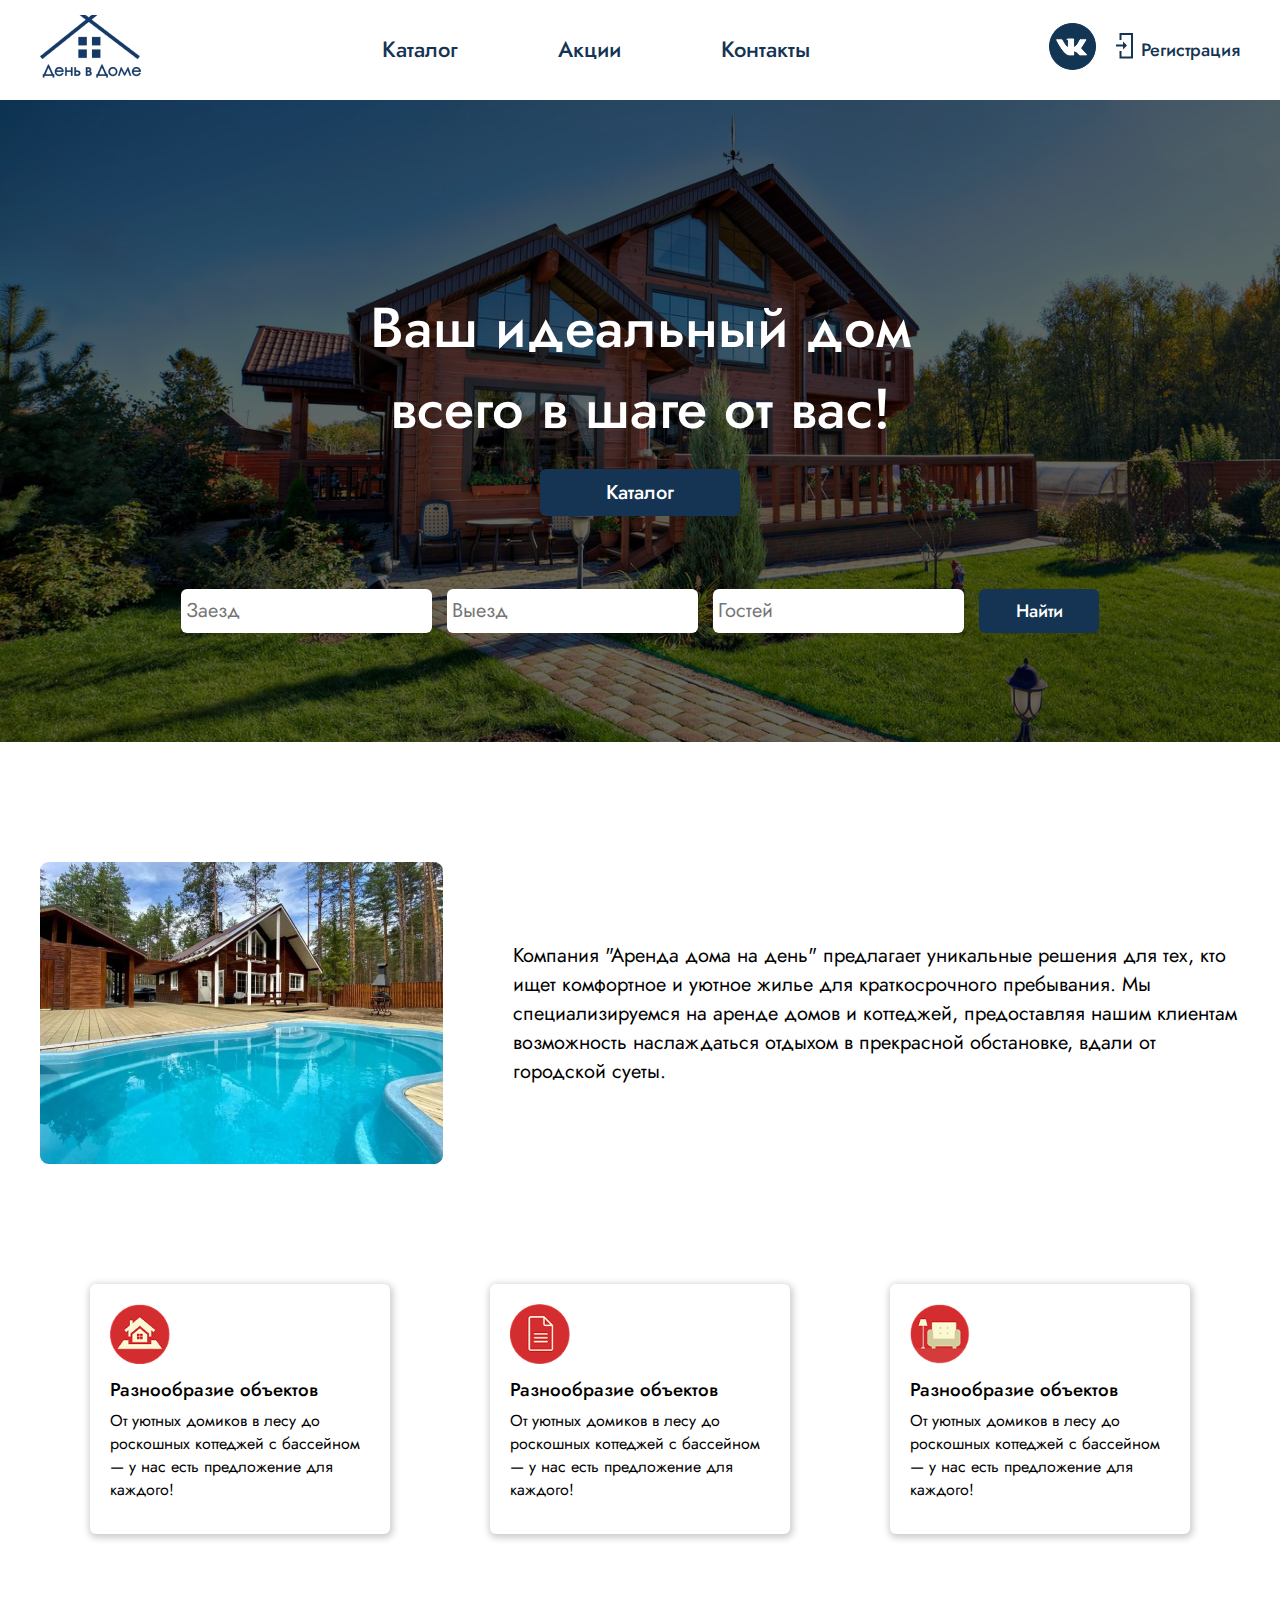
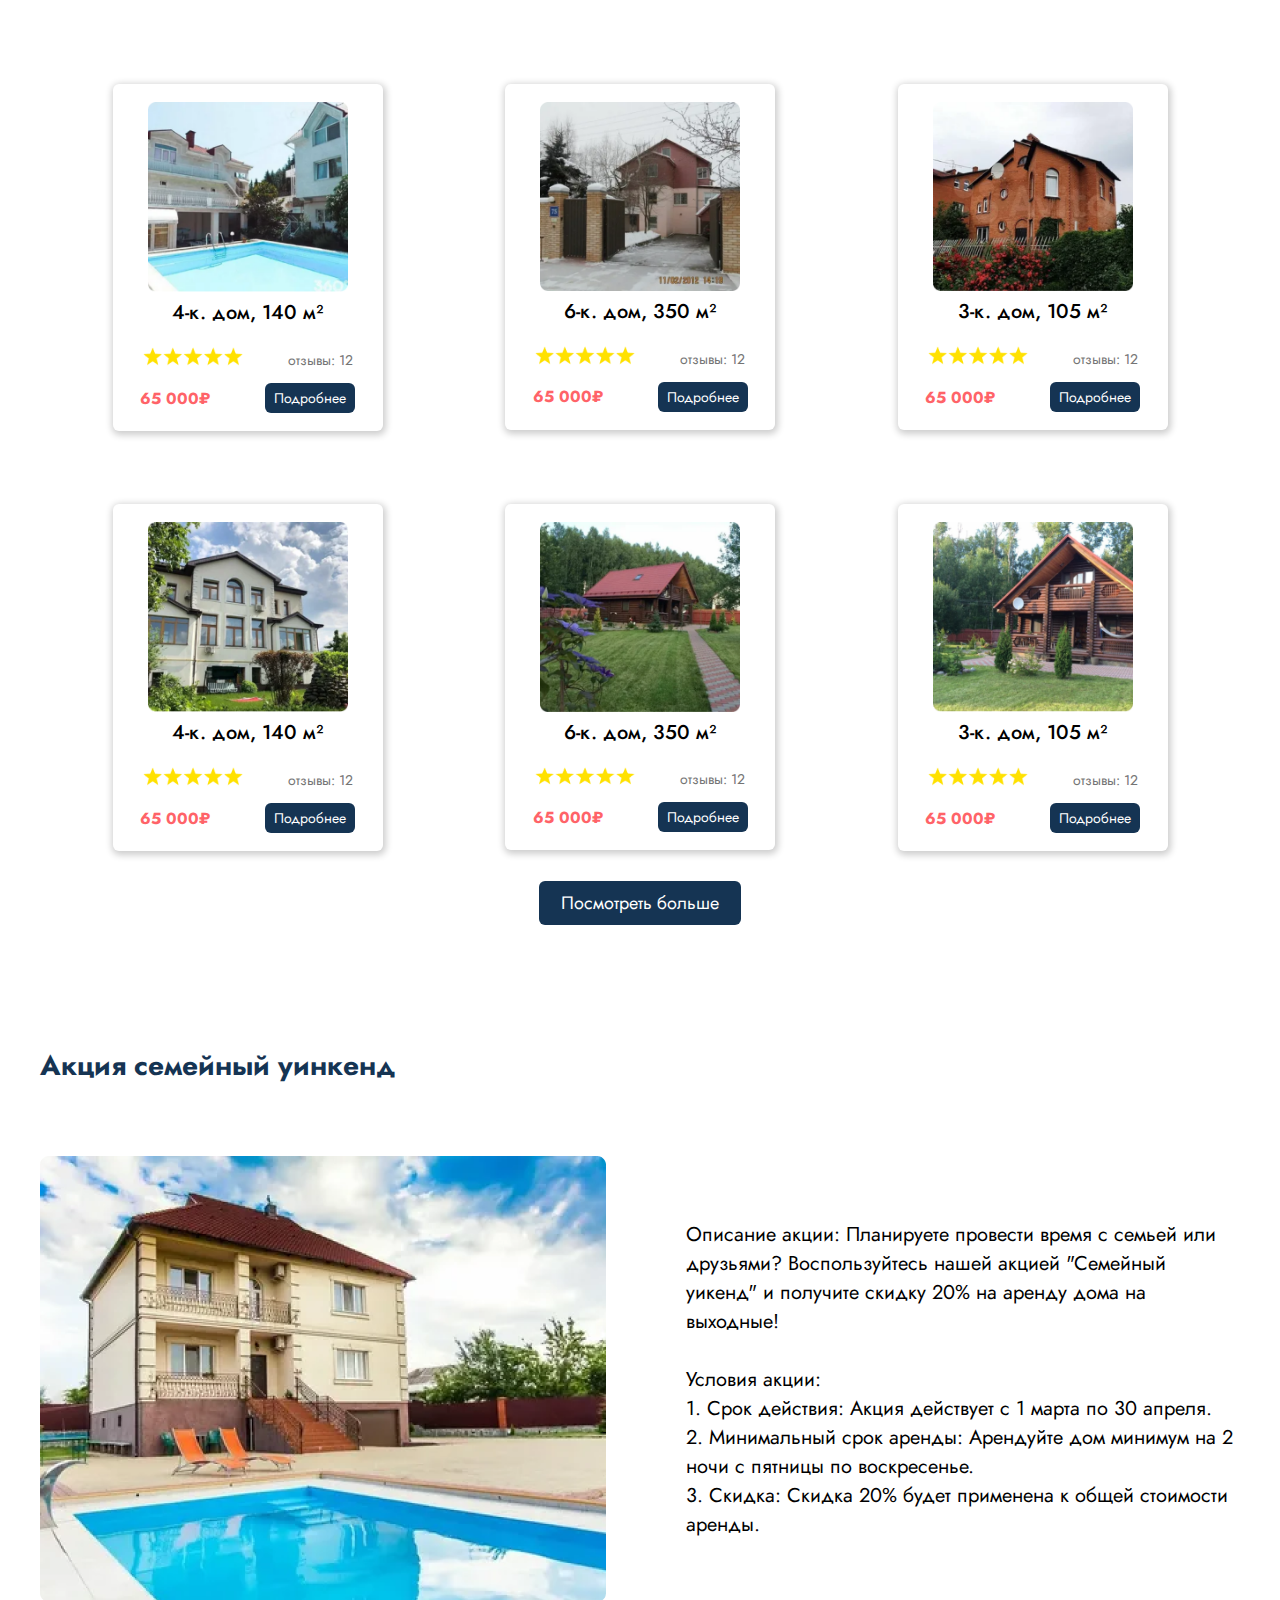
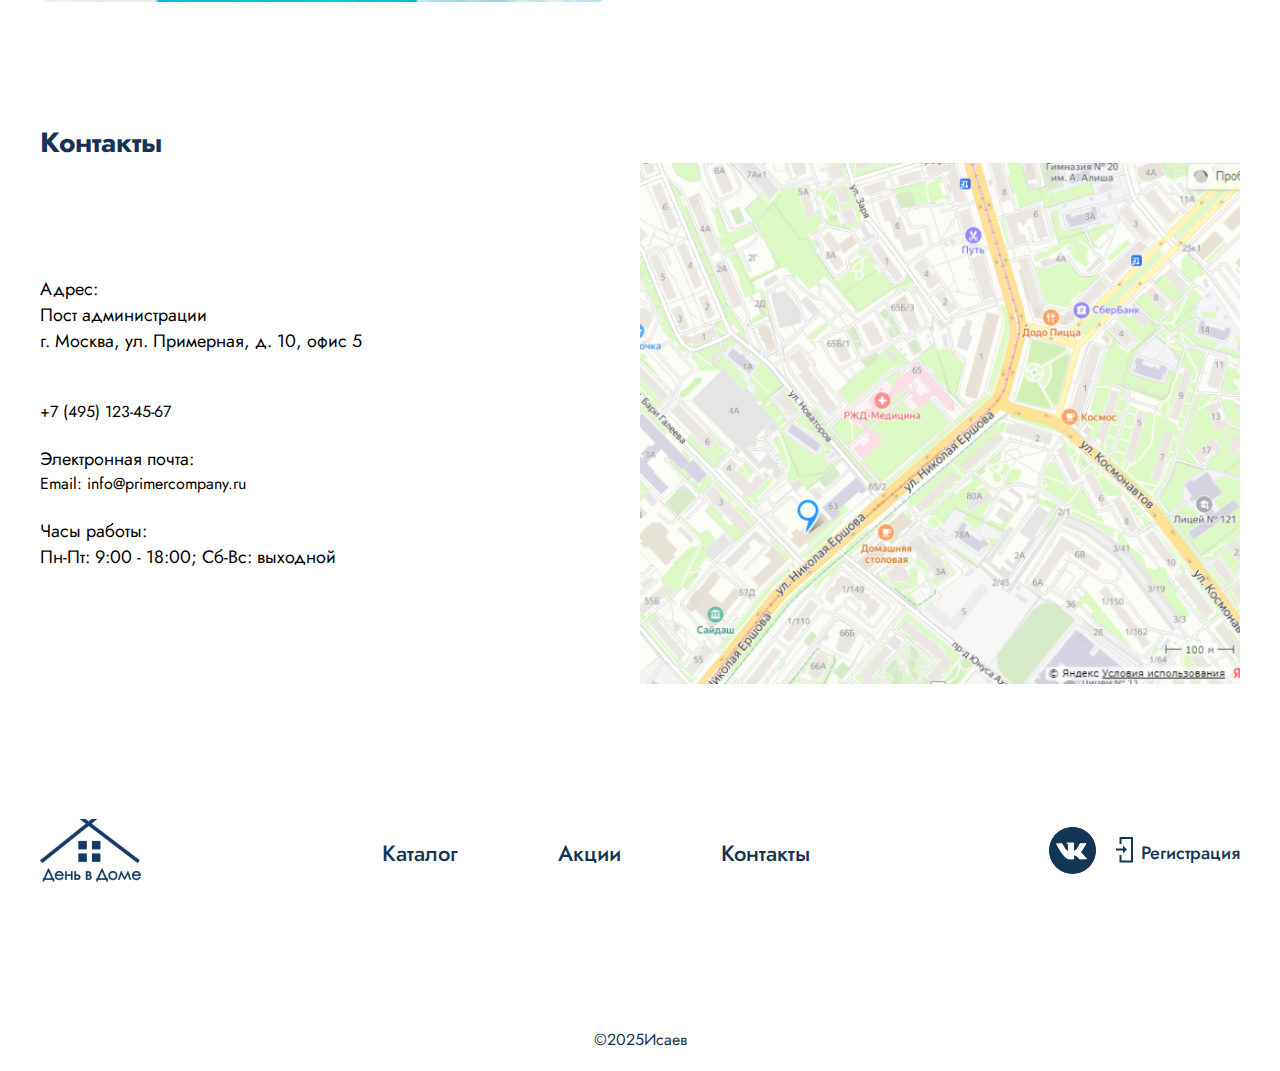
==== index.html @ 581aba2e "eirjfrj" ====
<!DOCTYPE html>
<html lang="en">

<head>
    <meta charset="UTF-8">
    <meta name="viewport" content="width=device-width, initial-scale=1.0">
    <title>День в Доме</title>
    <link rel="stylesheet" href="assets/css/style.css">
    <link rel="icon" href="assets/img/logo/logo.png" type="image/x-icon">
</head>

<body>
    <!-- шапка -->
    <header>
        <div class="section container">
            <a href="#">
                <img src="assets/img/logo/logo.png" alt="">
            </a>
            <nav>
                <a href="catalog.html">Каталог</a>
                <a href="#Акции">Акции</a>
                <a href="#Контакты">Контакты</a>
            </nav>
            <div class="tel">
                <a href="https://vk.com/">
                    <img src="assets/img/header/vk.png" alt="">
                </a>
                <div class="reg">
                    <a href="reg.html">
                        <img src="assets/img/header/login.png" alt="">
                        <a href="reg.html">Регистрация</a>
                    </a>
                </div>
            </div>
        </div>
    </header>
    <!-- шапка -->

    <!-- баннер -->
    <div class="banner">
        <div class="banner_block container">
            <h1>Ваш идеальный дом</h1>
            <h1>всего в шаге от вас!</h1>
            <a href="catalog.html">
            <button class="btn">Каталог</button>
        </a>
        </div>
        <div class="filtr">
            <input type="text" placeholder="Заезд">
            <input type="text" placeholder="Выезд">
            <input type="text" placeholder="Гостей">
            <a href="catalog.html">
                <button class="btn">Найти</button>
            </a>
        </div>
        <div class="but">
            <img src="assets/img/banner/group.svg" alt="">
        </div>
    </div>
    <!-- баннер -->

    <!-- о нас -->
    <div class="about">
        <div class="about_block container">
            <img src="assets/img/about/icon.png" alt="">
            <p>Компания "Аренда дома на день" предлагает уникальные решения для тех, кто ищет комфортное и уютное жилье
                для
                краткосрочного пребывания. Мы специализируемся на аренде домов и коттеджей, предоставляя нашим клиентам
                возможность наслаждаться отдыхом в прекрасной обстановке, вдали от городской суеты.</p>
        </div>
    </div>
    <!-- о нас -->

    <!-- приемущества -->
    <div class="adv container">
        <div class="adv_cards">
            <div class="adv_card">
                <img src="assets/img/adv/icon1.png" alt="">
                <h3>Разнообразие объектов</h3>
                <p>От уютных домиков в лесу до роскошных коттеджей с бассейном — у нас есть предложение для каждого!</p>
            </div>
            <div class="adv_card">
                <img src="assets/img/adv/icon2.png" alt="">
                <h3>Разнообразие объектов</h3>
                <p>От уютных домиков в лесу до роскошных коттеджей с бассейном — у нас есть предложение для каждого!</p>
            </div>
            <div class="adv_card">
                <img src="assets/img/adv/icon3.png" alt="">
                <h3>Разнообразие объектов</h3>
                <p>От уютных домиков в лесу до роскошных коттеджей с бассейном — у нас есть предложение для каждого!</p>
            </div>
        </div>
    </div>
    <!-- приемущества -->


    <!-- каталог -->
    <div class="back">
        <div class="cards container" id="Каталог">
            <div class="card">
                <div class="card_block">
                    <img src="assets/img/catalog/icon1.png" alt="">
                    <h3>4-к. дом, 140 м²</h3>
                </div>
                <div class="review">
                    <div class="review_star">
                        <img src="assets/img/catalog/star.png" alt="">
                    </div>
                    <p>отзывы: 12</p>
                </div>
                <div class="price">
                    <nav>
                        <h4>65 000₽</h4>
                    </nav>
                    <a href="card.html">
                        <button class="btn">Подробнее</button>
                    </a>
                </div>
            </div>

            <div class="card">
                <div class="card_block">
                    <img src="assets/img/catalog/icon2.png" alt="">
                    <h3>6-к. дом, 350 м²</h3>
                </div>
                <div class="review">
                    <div class="review_star">
                        <img src="assets/img/catalog/star.png" alt="">
                    </div>
                    <p>отзывы: 12</p>
                </div>
                <div class="price">
                    <nav>
                        <h4>65 000₽</h4>
                    </nav>
                    <button class="btn">Подробнее</button>
                </div>
            </div>

            <div class="card">
                <div class="card_block">
                    <img src="assets/img/catalog/icon3.png" alt="">
                    <h3>3-к. дом, 105 м²</h3>
                </div>
                <div class="review">
                    <div class="review_star">
                        <img src="assets/img/catalog/star.png" alt="">
                    </div>
                    <p>отзывы: 12</p>
                </div>
                <div class="price">
                    <nav>
                        <h4>65 000₽</h4>
                    </nav>
                    <button class="btn">Подробнее</button>
                </div>
            </div>

            <div class="card">
                <div class="card_block">
                    <img src="assets/img/catalog/icon4.png" alt="">
                    <h3>4-к. дом, 140 м²</h3>
                </div>
                <div class="review">
                    <div class="review_star">
                        <img src="assets/img/catalog/star.png" alt="">
                    </div>
                    <p>отзывы: 12</p>
                </div>
                <div class="price">
                    <nav>
                        <h4>65 000₽</h4>
                    </nav>
                    <button class="btn">Подробнее</button>
                </div>
            </div>


            <div class="card">
                <div class="card_block">
                    <img src="assets/img/catalog/icon5.png" alt="">
                    <h3>6-к. дом, 350 м²</h3>
                </div>
                <div class="review">
                    <div class="review_star">
                        <img src="assets/img/catalog/star.png" alt="">
                    </div>
                    <p>отзывы: 12</p>
                </div>
                <div class="price">
                    <nav>
                        <h4>65 000₽</h4>
                    </nav>
                    <button class="btn">Подробнее</button>
                </div>
            </div>

            <div class="card">
                <div class="card_block">
                    <img src="assets/img/catalog/icon6.png" alt="">
                    <h3>3-к. дом, 105 м²</h3>
                </div>
                <div class="review">
                    <div class="review_star">
                        <img src="assets/img/catalog/star.png" alt="">
                    </div>
                    <p>отзывы: 12</p>
                </div>
                <div class="price">
                    <nav>
                        <h4>65 000₽</h4>
                    </nav>
                    <button class="btn">Подробнее</button>
                </div>
            </div>
        </div>
        <center><button class="btn">Посмотреть больше</button></center>
        <!-- каталог -->

        <!--акция  -->
        <div class="sale container">
            <div class="container">
                <h2 id="Акции">Акция семейный уинкенд</h2>
            </div>
            <div class="sale_block" id="Акции">
                <img src="assets/img/sale/icon.png" alt="">
                <p>Описание акции:
                    Планируете провести время с семьей или друзьями? Воспользуйтесь нашей акцией "Семейный уикенд" и
                    получите скидку 20% на аренду дома на выходные!
                    <br><br>
                    Условия акции: <br>
                    1. Срок действия: Акция действует с 1 марта по 30 апреля. <br>
                    2. Минимальный срок аренды: Арендуйте дом минимум на 2 ночи с пятницы по воскресенье. <br>
                    3. Скидка: Скидка 20% будет применена к общей стоимости аренды. <br>
                </p>
            </div>
        </div>
    </div>
    <!--акция  -->



    <!-- новости -->
    <!-- <div class="news">
        <h2 class="container">Новости</h2>
        <div class="news_cards container">
            <div class="news_card1">
                <p>Рост цен на аренду жилья: В последние месяцы в крупных городах наблюдается резкий рост цен на аренду
                    жилья. Эксперты связывают это с увеличением спроса на арендное жилье после пандемии, когда многие
                    люди вернулись в города. В некоторых регионах аренда поднялась на 20-30% по сравнению с прошлым
                    годом.</p>
            </div>
            <div class="news_card2">
                <p>Популяризация краткосрочной аренды: Платформы, такие как Airbnb и Booking.com, продолжают набирать
                    популярность, особенно в туристических направлениях.</p>
            </div>
            <div class="news_card3">
                <p>Законодательство об аренде: В ряде стран и городов вводятся новые законы, регулирующие аренду жилья.
                    Это включает ограничения на повышение арендной платы и требования к стандартам безопасности для
                    арендодателей. Такие меры направлены на защиту прав арендаторов и улучшение качества жилья.</p>
            </div>
            <div class="news_card4">
                <p>Тренды в дизайне арендного жилья: Арендодатели все чаще обращают внимание на дизайн и комфорт своих
                    объектов. Современные тенденции включают использование экологически чистых материалов, создание
                    уютных зон для отдыха и внедрение технологий "умного дома", что делает жилье более привлекательным
                    для арендаторов.</p>
            </div>
            <div class="news_card5">
                <p>Влияние удаленной работы на аренду: С переходом на удаленную работу многие люди начали искать жилье
                    вне крупных городов, что привело к изменению спроса на аренду. Меньшие города и пригородные районы
                    стали более популярными, так как арендаторы ищут более просторные и доступные варианты жилья.</p>
            </div>
        </div>
    </div> -->
    <!-- новости -->

    <!-- подписка -->
    <!-- <div class="forma">
        <div class="form_txt container">
            <h2>Оформи подписку</h2>
            <p>Оставьте свои данные и мы вам перезвоним</p>
            <div class="form_block">
                <input type="text" placeholder="Ваше имя">
                <input type="text" placeholder="Телефон">
                <input type="text" placeholder="Почта">
                <button class="btn">Отправить</button>
            </div>
        </div>
    </div> -->
    <!-- подписка -->

    <!-- конткаты -->
    <div class="contact">
        <h2 class="container" id="Контакты">Контакты</h2>
        <div class="contact_block container">
            <div class="con_card">
                <p>Адрес: <br>
                    Пост администрации
                    <br>г. Москва, ул. Примерная, д. 10, офис 5
                </p><br><br>
                <a href="tel:+7 (495) 123-45-67">+7 (495) 123-45-67</a><br><br>
                <p>Электронная почта:</p>
                <a href="mailto:info@primercompany.ru
                ">Email: info@primercompany.ru</a><br><br>
                <p>Часы работы: <br>
                    Пн-Пт: 9:00 - 18:00; Сб-Вс: выходной</p>
            </div>
            <img src="assets/img/contact/map.png" alt="">
        </div>
    </div>
    <!-- конткаты -->

    <!-- подвал -->
    <footer>
        <div class="section container">
            <a href="#">
                <img src="assets/img/logo/logo.png" alt="">
            </a>
            <nav>
                <a href="catalog.html">Каталог</a>
                <a href="#Акции">Акции</a>
                <a href="#Контакты">Контакты</a>
            </nav>
            <div class="tel">
                <a href="https://vk.com/">
                    <img src="assets/img/header/vk.png" alt="">
                </a>
                <div class="reg">
                    <a href="">
                        <img src="assets/img/header/login.png" alt="">
                        <a href="">Регистрация</a>
                    </a>
                </div>
            </div>
        </div>
        <center>
            <p>©2025Исаев</p>
        </center>
    </footer>
    <!-- подвал -->
</body>

</html>
---- assets/css/style.css ----
* {
    margin: 0;
    padding: 0;
    box-sizing: border-box;
    text-decoration: none;
    border: none;
    transition: .5s;
    scroll-behavior: smooth;
    font-family: 'jost';
    outline: none;
    color: #000000;
    scroll-behavior: 0.5s;
}

.container {
    max-width: 1200px;
    margin: 0 auto;
}

/* шрифты */
@font-face {
    font-family: 'jost';
    src: url(../fonts/Jost-Bold.ttf);
    font-weight: 700;
}

@font-face {
    font-family: 'jost';
    src: url(../fonts/Jost-Medium.ttf);
    font-weight: 500;
}

@font-face {
    font-family: 'jost';
    src: url(../fonts/Jost-Regular.ttf);
    font-weight: 400;
}

@font-face {
    font-family: 'jost';
    src: url(../fonts/Jost-SemiBold.ttf);
    font-weight: 600;
}

@font-face {
    font-family: 'jost';
    src: url(../fonts/Jost-Light.ttf);
    font-weight: 300;
}

/* btn */
.btn {
    background-color: rgba(21, 52, 83, 1);
    border: none;
    color: white;
    padding: 7px 20px;
    font-size: 18px;
    font-weight: 400;
    cursor: pointer;
    border-radius: 6px;
    border: 2px solid rgba(128, 128, 128, 0);
}

.btn:hover {
    color: #05386B;
    background: none;
    border: 2px solid rgba(21, 52, 83, 1);
}

/* шапка */

header {
    background: white;
    width: 100%;
    height: 120px;
    margin-top: -20px;
    padding-top: 15px;
}

.section {
    display: flex;
    margin-top: 20px;
    justify-content: space-between;
}

.section nav {
    display: flex;
    gap: 100px;
    font-size: 22px;
    align-items: center;
}

.section nav a {
    color: rgba(21, 52, 83, 1);
    font-weight: 500;
    display: inline-block;
    line-height: 1;
}

.section nav a:after {
    display: block;
    /*превращаем его в блочный элемент*/
    content: "";
    /*контента в данном блоке не будет поэтому в кавычках ничего не ставим*/
    height: 1px;
    /*задаём высоту линии*/
    width: 0%;
    /*задаём начальную ширину элемента (линии)*/
    background-color: #225384;
    /*цвет фона элемента*/
    transition: width 0.3s ease-in-out;
}

.section nav a:hover:after,
.section nav a:focus:after {
    width: 100%;
}

.section nav a:hover {
    color: #225384;
}

.tel {
    display: flex;
    align-items: center;
    gap: 20px;
}

.reg {
    display: flex;
    align-items: center;
    gap: 8px;
}

.reg a {
    font-size: 18px;
    font-weight: 500;
    color: rgba(21, 52, 83, 1);
}

.banner .btn:hover {
    color: white;
    border: 2px solid #ffffff;
}

/* баннер */
.banner {
    background: url(../img/banner/banner.png);
    background-size: cover;
    height: 642px;
    display: flex;
    align-items: center;
    flex-direction: column;
    justify-content: space-around;
    z-index: 0;
    margin-top: 0px;
}

.banner_block {
    display: flex;
    flex-direction: column;
    align-items: center;
    justify-content: center;
    padding-top: 150px;
}

.banner_block h1 {
    font-size: 56px;
    color: white;
    font-weight: 500;
}

.banner_block .btn {
    font-size: 20px;
    margin-top: 20px;
    font-weight: 500;
    width: 200px;
}

.filtr {
    display: flex;
    gap: 15px;
}

.filtr .btn {
    width: 120px;
    font-weight: 500;
}

.filtr input {
    font-size: 18px;
    font-weight: 400;
    font-size: 20px;
    padding: 5px;
    border-radius: 6px;
}

.but img {
    display: flex;
    justify-content: center;
    flex-direction: column;
}

/* о нас */
.about {
    background-color: #ffffff;
    padding: 120px 0;

}

.about_block {
    display: flex;
    align-items: center;
    gap: 70px;
    font-size: 20px;
}

/* преимущества */
.adv {
    margin-bottom: 120px;
}

.adv_cards {
    display: flex;
    justify-content: space-around;
}

.adv_card {
    background-color: white;
    width: 300px;
    height: 250px;
    padding: 20px;
    box-shadow: 1px 2px 7px 2px rgba(0, 0, 0, 0.2);
    border-radius: 6px;
}

.adv_card img {
    width: 60px;
}

.adv_card h3 {
    margin: 6px 0;
    font-weight: 500;
}

/* каталог */
.back {
    background-color: #ffffff;
}

.back h2 {
    padding-bottom: 20px;
}

.cards {
    display: flex;
    justify-content: space-evenly;
    flex-direction: row;
    flex-wrap: wrap;
    gap: 13px 50px;
}

.card {
    margin: 30px 0;
    display: flex;
    flex-direction: column;
    gap: 20px;
    width: 270px;
    height: fit-content;
    border-radius: 6px;
    padding: 18px 25px;
    align-items: center;
    background: white;
    box-shadow: 1px 2px 7px 2px rgba(0, 0, 0, 0.2);
}

.card img {
    width: 200px;
    position: relative;
}

.card h3 {
    font-size: 20px;
    display: flex;
    justify-content: center;
    font-weight: 500;
}

.card img {
    width: 200px;
    position: relative;
}

.card h3 {
    font-size: 20px;
    display: flex;
    justify-content: center;
    font-weight: 500;
}

.card p {
    max-width: 320px;
    font-size: 16px;
    color: #747474;
    font-weight: 400;
}

.review {
    display: flex;
    align-items: center;
    justify-content: space-between;
    gap: 25px;
    margin-bottom: -10px;
}

.review_star img {
    width: 100px;
    margin-right: 20px;
}

.review p {
    font-size: 14px;
    color: #747474;
}

.price {
    display: flex;
    align-items: center;
    justify-content: space-between;
    gap: 55px;
}

.price h4 {
    font-size: 16px;
    color: #FF6368;
}



.price .btn {
    width: 90px;
    height: 30px;
    align-items: center;
    padding: 3px;
    font-size: 14px;
    color: white;
    background: rgba(21, 52, 83, 1);
}

.price .btn:hover {
    background: none;
    border-color: rgba(21, 52, 83, 1);
    color: rgba(21, 52, 83, 1);
}

/* акция */
.sale h2 {
    margin-top: 120px;
    margin-bottom: 50px;
    font-size: 28px;
    color: rgba(21, 52, 83, 1);
}

.sale_block {
    display: flex;
    align-items: center;
    gap: 80px;
    font-size: 20px;
}

/* отзывы */
/* .rev h2 {
    margin-bottom: 40px;
}

.rev_blocks {
    display: flex;
    flex-wrap: wrap;
    justify-content: space-between;
}

.rev_card {
    background-color: #5CDB95;
    padding: 25px;
    border-radius: 9px;
    width: 380px;
}

.rev_card:hover {
    transform: scale(1.01);
}

.rev_c {
    display: flex;
    align-items: center;
    justify-content: space-between;
}

.rev p {
    color: #05386B;
    font-weight: 500;
    font-size: 18px;
}

.rev_c p {
    font-weight: 700;
    font-size: 16px;
}

.rev_block p {
    font-weight: 600;
    margin-bottom: 12px;
    font-size: 19px;
}

.slid {
    margin-top: 20px;
    display: flex;
    justify-content: center;
}

.slid img {
    width: 60px;
} 


/* новости
.news {
    background-color: #EDF5E1;
    padding: 120px;
}

.news_cards {
    display: flex;
    flex-wrap: wrap;
    justify-content: space-between;
}

.news_cards p {
    color: white;
    font-size: 18px;
}

.news_card1 {
    background: url(../img/news/icon1.png);
    width: 540px;
    background-size: cover;
    padding: 40px;
    display: flex;
    align-items: center;
    border-radius: 9px;
    margin-bottom: 50px;
}

.news_card2 {
    background: url(../img/news/icon2.png);
    width: 540px;
    height: 260px;
    background-size: cover;
    padding: 40px;
    display: flex;
    align-items: center;
    border-radius: 9px;
}

.news_card3 {
    background: url(../img/news/icon3.png);
    width: 540px;
    height: 320px;
    background-size: cover;
    padding: 40px;
    display: flex;
    align-items: center;
    border-radius: 9px;
    margin-bottom: 50px;
}

.news_card4 {
    background: url(../img/news/icon4.png);
    width: 540px;
    height: 320px;
    background-size: cover;
    padding: 40px;
    display: flex;
    align-items: center;
    border-radius: 9px;
}

.news_card5 {
    background: url(../img/news/icon5.png);
    width: 1200px;
    height: 200px;
    background-size: cover;
    padding: 0 180px;
    display: flex;
    align-items: center;
    border-radius: 9px;
} */



/* подписка */

/* .forma {
    background: url(../img/sub/icon.png);
    width: 100%;
    height: 400px;
    background-size: cover;
    display: flex;
    align-items: center;
} */



/* контакты */
.contact {
    background-color: #ffffff;
    padding: 120px 0;
}

.contact h2 {
    font-size: 28px;
    color: rgba(21, 52, 83, 1);
}

.contact_block {
    display: flex;
    align-items: center;
    justify-content: space-between;
}

.contact_block img {
    width: 600px;
}

.con_card p {
    font-size: 18px;
}

footer {
    background: white;
    width: 100%;
    height: 120px;
    margin-top: -20px;
    padding-top: 15px;
    margin-bottom: 140px;
}

footer p {
    margin-top: 140px;
    color: rgba(21, 52, 83, 1);
}

/* reg */
/* регистрация */
.regis {
    padding: 20px;
    width: 400px;
    display: flex;
    justify-content: center;
}

.regis_block{
    display: flex;
    flex-direction: column;
    align-items: center;
    justify-content: center;
    gap: 10px;
}

.regis_block a{
    color: #05386B;
    font-weight: 500;
}

.regis_block p{
    color: #676A6F;
}

.eye {
    position: relative;
    display: inline-block;
}

.inp{
    display: flex;
    flex-direction: column;
    gap: 10px;
}

.inp input{
    padding: 5px;
    border-radius: 6px;
    width: 287px;
    border: 1px solid #7c7e824e;
}
.eye input {
    padding-right: 30px;
    width: 287px;
}

.eye img {
    position: absolute;
    top: 50%;
    right: 10px;
    transform: translateY(-50%);
    cursor: pointer;
    height: 20px;
    width: auto;
}

.inp {
    display: flex;
    flex-direction: column;
}

.rem{
    display: flex;
    align-items: center;
    gap: 5px;
}

.rem img{
    width: 20px;
}

.btt .btn{
    width: 287px;
}

.politic{
    width: 287px;
    display: flex;
    flex-direction: column;
    align-items: center;
}

.politic p{
    font-size: 12px;
}

/* catalog */
/* фильтр */
.filtr_cat{
    display: flex;
    justify-content: center;
    margin: 30px 0;
}

.filtr_cat .filtr input{
    border: 1px solid #7c7e824e;
    width: 150px;
}

.filtr_cat .filtr .eye input{
    width: 200px;
}

.filtr_cat img{
    width: 19px;
    height: 11px;
}

.pagi_block{
    display: flex;
    justify-content: center;
    margin-top: 40px;
    margin-bottom: 120px;
}

.pagi{
    display: flex;
    gap: 40px;
}

.elipcards{
    display: flex;
    gap: 10px;
}

.elipcards img{
    width: 18px;
    height: 18px;
}

/* card */
/* карточка */
.product{
    margin-top: 120px;
    display: flex;
    justify-content: space-between;
        align-items: center;
}

.product_book{
    display: flex;
    flex-direction: column;
    gap: 15px;
}

.filtra{
    display: flex;
    flex-direction: column;
    gap: 15px;
}

.filtra input{
    border: 1px solid #7c7e824e;
    width: 400px;
    padding: 10px;
    border-radius: 6px;
}

.dispinp{
    display: flex;
    gap: 15px;
}
.dispinp input{
    border: 1px solid #7c7e824e;
    width: 192px;
}

.prisedisp p span{
    color: #FF6368;
    font-weight: 600;
    margin-left: 10px;
}

.filprice{
    display: flex;
    flex-direction: column;
    gap: 15px;
}

.filprice input{
    padding: 10px;
    border-radius: 6px;
    width: 287px;
    border: 1px solid #7c7e824e;
    background-color: #EBEBEB;
}

.filprice button{
    border-radius: 6px;
    display: flex;
    justify-content: space-between;
    padding: 10px;
}

.filprice button p{
    font-weight: 600;
    font-size: 14px;
}
.eyet input {
    padding-right: 30px;
    width: 400px;
}

.eyet p {
    position: absolute;
    top: 50%;
    right: 10px;
    transform: translateY(-50%);
    cursor: pointer;
    height: 20px;
    width: auto;
}

.telinp input{
    width: 400px;   
    border: 2px solid #3e3e3e4e;
    border-radius: 6px; 
    padding: 10px;
}

.text h2{
    margin-top: 50px;
}

.red{
    display: flex;
    gap: 15px;
}

.red p{
    color: #FF6368;
    font-size: 16px;
    font-weight: 500;
    margin: 15px 0;
}

.pp{
    display: flex;
    gap: 15px;
}

.text .btn{
    font-size: 10px;
    background-color: #2574C2;
    margin-top: 15px;
}

.txt{
    display: flex;
    flex-direction: column;
    gap: 15px;
    margin-top: 15px;
    margin-bottom: 100px;    
}

 .rev h2 {
    margin-bottom: 40px;
}

.rev_blocks {
    display: flex;
    flex-wrap: wrap;
    justify-content: space-between;
}

.rev_card {
    background-color: #153453;
    padding: 25px;
    border-radius: 9px;
    width: 380px;
}

.rev_card:hover {
    transform: scale(1.01);
}

.rev_c {
    display: flex;
    align-items: center;
    justify-content: space-between;
}

.rev p {
    color: #ffffff;
    font-weight: 500;
    font-size: 18px;
}

.rev_c p {
    font-weight: 700;
    font-size: 16px;
}

.rev_block p {
    font-weight: 600;
    margin-bottom: 12px;
    font-size: 19px;
}

.slid {
    margin-top: 20px;
    display: flex;
    justify-content: center;
}

.slid img {
    width: 60px;
}
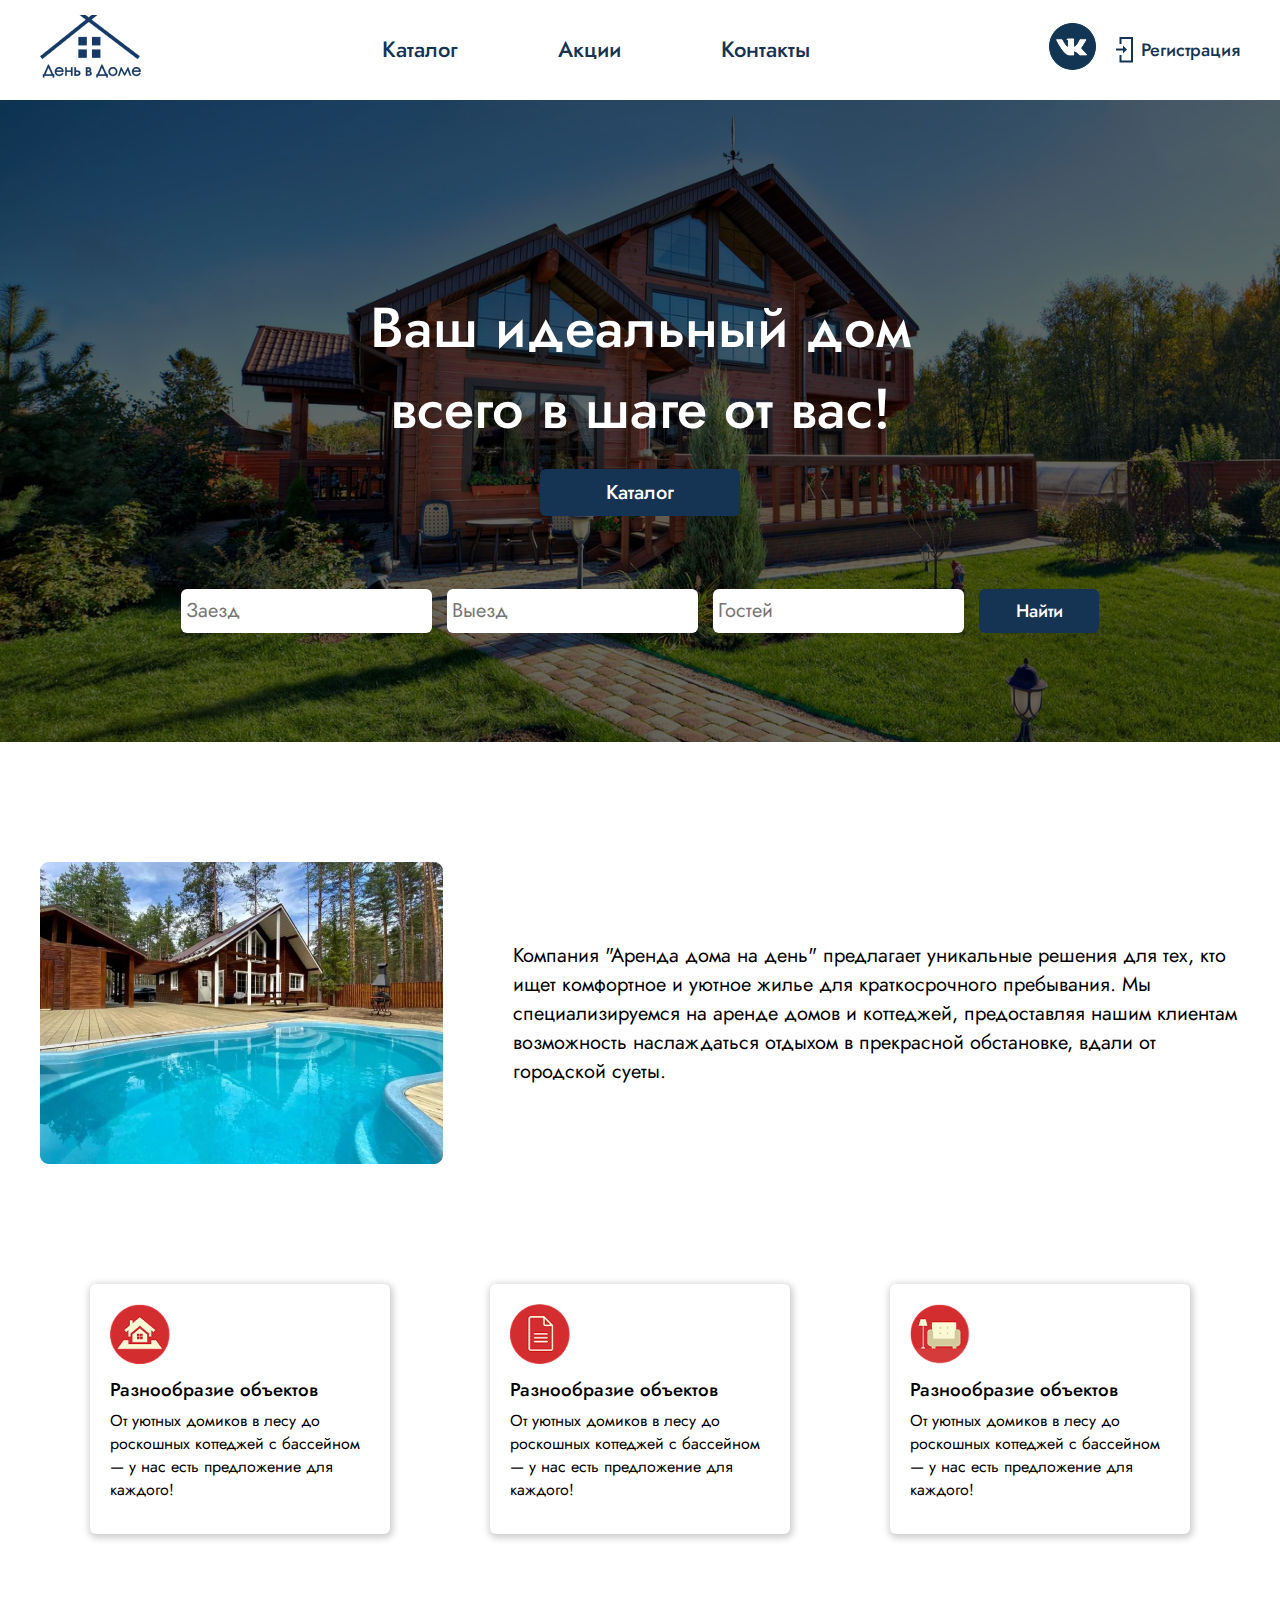
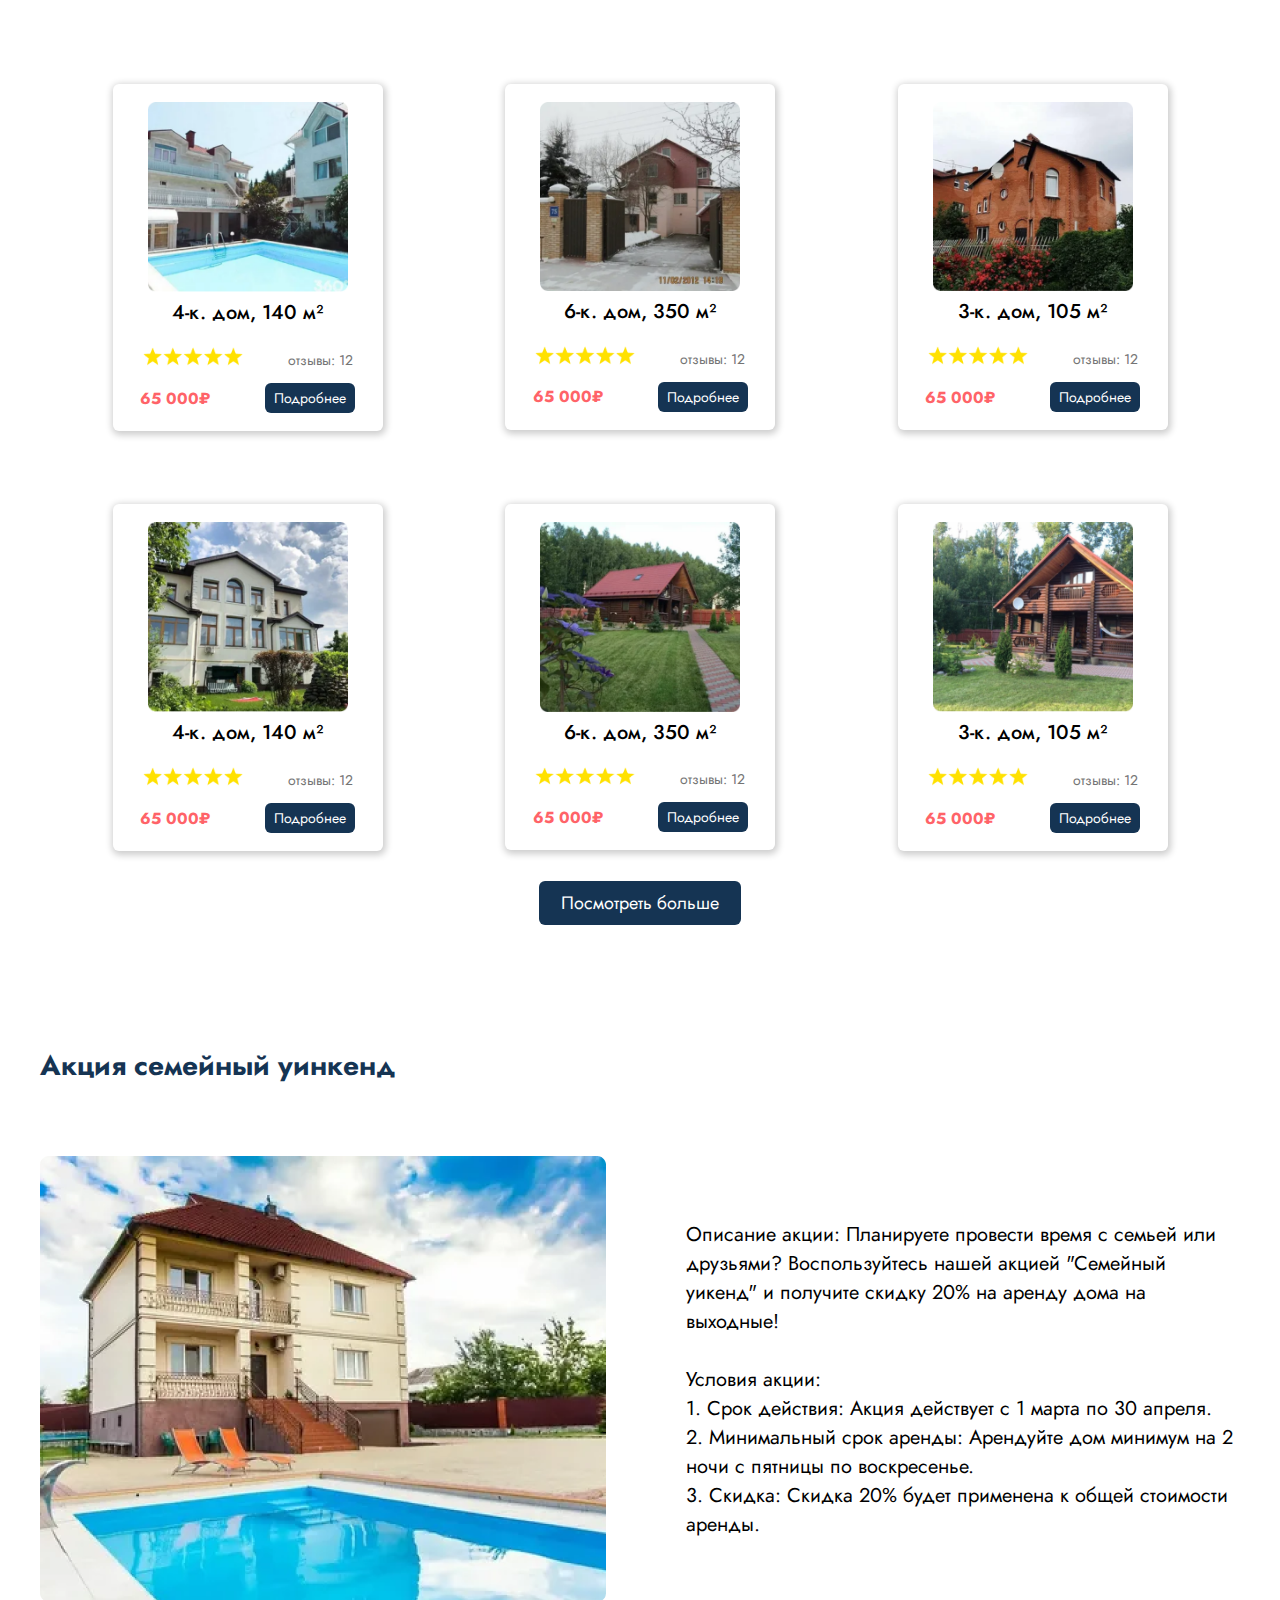
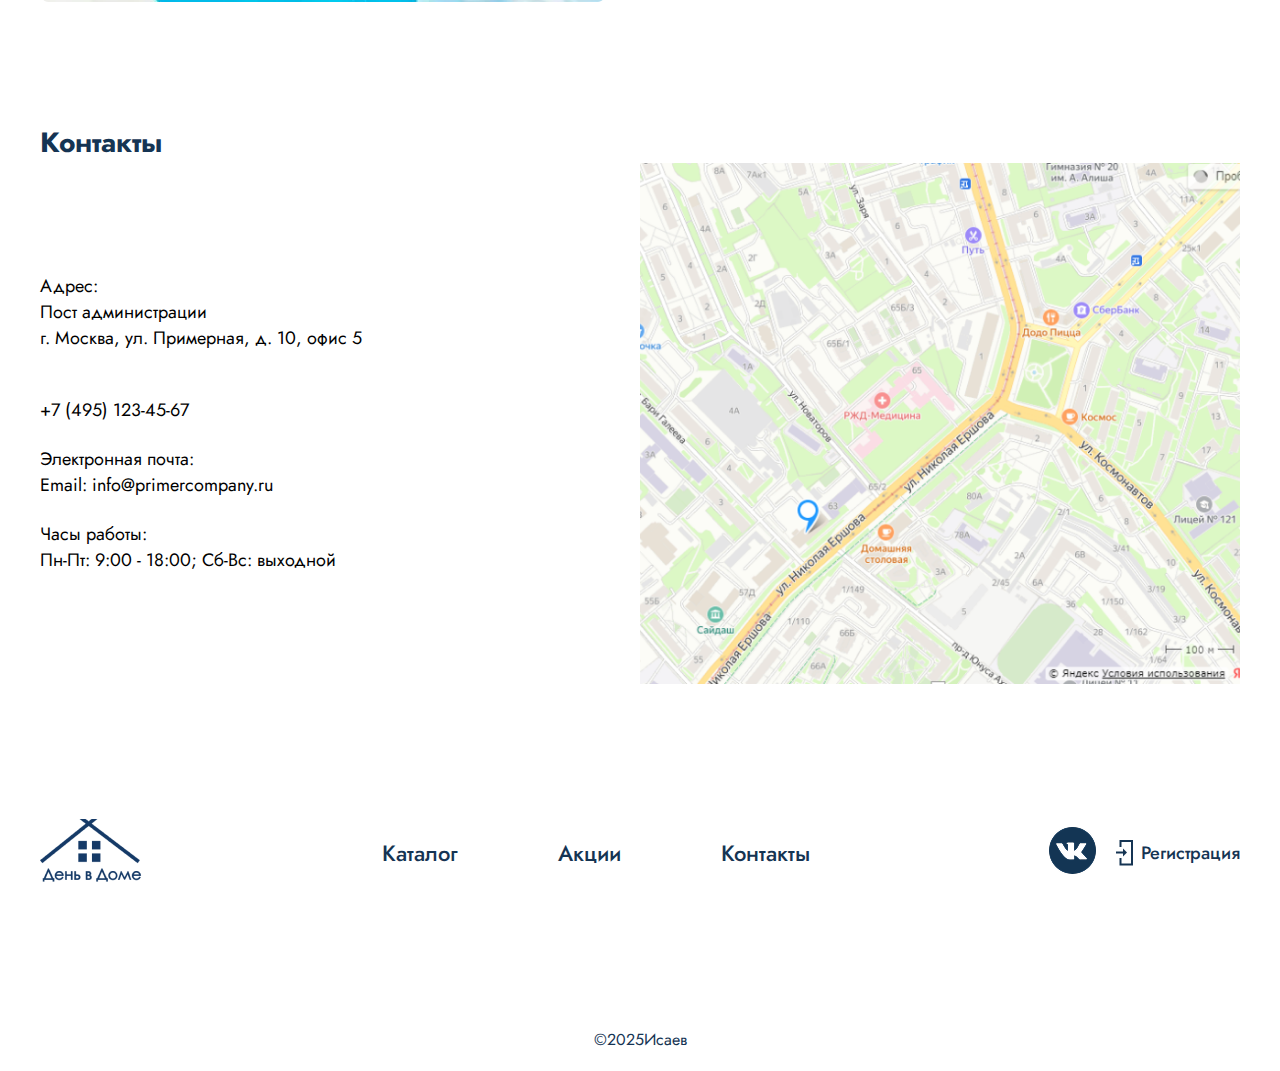
==== commit 0e9f7ded: "first commit" ====
--- a/index.html
+++ b/index.html
@@ -7,6 +7,8 @@
     <title>День в Доме</title>
     <link rel="stylesheet" href="assets/css/style.css">
     <link rel="icon" href="assets/img/logo/logo.png" type="image/x-icon">
+    <link rel="stylesheet" href="assets/css/adaptiv.css">
+    <link rel="stylesheet" href="assets/css/adapplan.css">
 </head>
 
 <body>
@@ -14,13 +16,14 @@
     <header>
         <div class="section container">
             <a href="#">
-                <img src="assets/img/logo/logo.png" alt="">
+                <img class="logo" src="assets/img/logo/logo.png" alt="">
             </a>
             <nav>
                 <a href="catalog.html">Каталог</a>
                 <a href="#Акции">Акции</a>
                 <a href="#Контакты">Контакты</a>
             </nav>
+
             <div class="tel">
                 <a href="https://vk.com/">
                     <img src="assets/img/header/vk.png" alt="">
@@ -32,6 +35,27 @@
                     </a>
                 </div>
             </div>
+            <div class="burrr">
+                <input type="checkbox" id="menu-toggle" class="menu-toggle" style="display: none;">
+                <label for="menu-toggle" class="burger-menu">
+                    <span></span>
+                    <span></span>
+                    <span></span>
+                </label>
+                <div class="mobile-menu">
+                    <label for="menu-toggle" class="close-menu">X</label>
+                    <nav>
+                        <a href="catalog.html">Каталог</a>
+                        <a href="#Акции">Акции</a>
+                        <a href="#Контакты">Контакты</a>
+                    </nav>
+                </div>
+                <nav class="nav-links">
+                    <a href="catalog.html">Каталог</a>
+                    <a href="#Акции">Акции</a>
+                    <a href="#Контакты">Контакты</a>
+                </nav>
+            </div>
         </div>
     </header>
     <!-- шапка -->
@@ -42,8 +66,8 @@
             <h1>Ваш идеальный дом</h1>
             <h1>всего в шаге от вас!</h1>
             <a href="catalog.html">
-            <button class="btn">Каталог</button>
-        </a>
+                <button class="btn">Каталог</button>
+            </a>
         </div>
         <div class="filtr">
             <input type="text" placeholder="Заезд">
@@ -109,9 +133,9 @@
                     <p>отзывы: 12</p>
                 </div>
                 <div class="price">
-                    <nav>
-                        <h4>65 000₽</h4>
-                    </nav>
+                    <navr>
+                        <h4>65 000₽</h4>
+                    </navr>
                     <a href="card.html">
                         <button class="btn">Подробнее</button>
                     </a>
@@ -130,9 +154,9 @@
                     <p>отзывы: 12</p>
                 </div>
                 <div class="price">
-                    <nav>
-                        <h4>65 000₽</h4>
-                    </nav>
+                    <navr>
+                        <h4>65 000₽</h4>
+                    </navr>
                     <button class="btn">Подробнее</button>
                 </div>
             </div>
@@ -149,9 +173,9 @@
                     <p>отзывы: 12</p>
                 </div>
                 <div class="price">
-                    <nav>
-                        <h4>65 000₽</h4>
-                    </nav>
+                    <navr>
+                        <h4>65 000₽</h4>
+                    </navr>
                     <button class="btn">Подробнее</button>
                 </div>
             </div>
@@ -168,9 +192,9 @@
                     <p>отзывы: 12</p>
                 </div>
                 <div class="price">
-                    <nav>
-                        <h4>65 000₽</h4>
-                    </nav>
+                    <navr>
+                        <h4>65 000₽</h4>
+                    </navr>
                     <button class="btn">Подробнее</button>
                 </div>
             </div>
@@ -188,9 +212,9 @@
                     <p>отзывы: 12</p>
                 </div>
                 <div class="price">
-                    <nav>
-                        <h4>65 000₽</h4>
-                    </nav>
+                    <navr>
+                        <h4>65 000₽</h4>
+                    </navr>
                     <button class="btn">Подробнее</button>
                 </div>
             </div>
@@ -207,9 +231,9 @@
                     <p>отзывы: 12</p>
                 </div>
                 <div class="price">
-                    <nav>
-                        <h4>65 000₽</h4>
-                    </nav>
+                    <navr>
+                        <h4>65 000₽</h4>
+                    </navr>
                     <button class="btn">Подробнее</button>
                 </div>
             </div>
--- a/assets/css/style.css
+++ b/assets/css/style.css
@@ -7,9 +7,11 @@
     transition: .5s;
     scroll-behavior: smooth;
     font-family: 'jost';
-    outline: none;
+    outline: none;    
     color: #000000;
     scroll-behavior: 0.5s;
+    animation: show 0.5s;
+
 }
 
 .container {
@@ -47,6 +49,7 @@
     src: url(../fonts/Jost-Light.ttf);
     font-weight: 300;
 }
+
 
 /* btn */
 .btn {
@@ -99,15 +102,10 @@
 
 .section nav a:after {
     display: block;
-    /*превращаем его в блочный элемент*/
     content: "";
-    /*контента в данном блоке не будет поэтому в кавычках ничего не ставим*/
     height: 1px;
-    /*задаём высоту линии*/
     width: 0%;
-    /*задаём начальную ширину элемента (линии)*/
     background-color: #225384;
-    /*цвет фона элемента*/
     transition: width 0.3s ease-in-out;
 }
 
@@ -123,6 +121,7 @@
 .tel {
     display: flex;
     align-items: center;
+    justify-content: space-between;
     gap: 20px;
 }
 
@@ -136,6 +135,8 @@
     font-size: 18px;
     font-weight: 500;
     color: rgba(21, 52, 83, 1);
+    display: flex;
+    align-items: center;
 }
 
 .banner .btn:hover {
@@ -335,8 +336,6 @@
     color: #FF6368;
 }
 
-
-
 .price .btn {
     width: 90px;
     height: 30px;
@@ -534,6 +533,10 @@
 }
 
 .con_card p {
+    font-size: 18px;
+}
+
+.con_card a {
     font-size: 18px;
 }
 
@@ -560,7 +563,7 @@
     justify-content: center;
 }
 
-.regis_block{
+.regis_block {
     display: flex;
     flex-direction: column;
     align-items: center;
@@ -568,12 +571,12 @@
     gap: 10px;
 }
 
-.regis_block a{
+.regis_block a {
     color: #05386B;
     font-weight: 500;
 }
 
-.regis_block p{
+.regis_block p {
     color: #676A6F;
 }
 
@@ -582,18 +585,19 @@
     display: inline-block;
 }
 
-.inp{
+.inp {
     display: flex;
     flex-direction: column;
     gap: 10px;
 }
 
-.inp input{
+.inp input {
     padding: 5px;
     border-radius: 6px;
     width: 287px;
     border: 1px solid #7c7e824e;
 }
+
 .eye input {
     padding-right: 30px;
     width: 287px;
@@ -614,125 +618,126 @@
     flex-direction: column;
 }
 
-.rem{
+.rem {
     display: flex;
     align-items: center;
     gap: 5px;
 }
 
-.rem img{
+.rem img {
     width: 20px;
 }
 
-.btt .btn{
+.btt .btn {
     width: 287px;
 }
 
-.politic{
+.politic {
     width: 287px;
     display: flex;
     flex-direction: column;
     align-items: center;
 }
 
-.politic p{
+.politic p {
     font-size: 12px;
 }
 
 /* catalog */
 /* фильтр */
-.filtr_cat{
+.filtr_cat {
     display: flex;
     justify-content: center;
     margin: 30px 0;
 }
 
-.filtr_cat .filtr input{
+.filtr_cat .filtr input {
     border: 1px solid #7c7e824e;
     width: 150px;
 }
 
-.filtr_cat .filtr .eye input{
+.filtr_cat .filtr .eye input {
     width: 200px;
 }
 
-.filtr_cat img{
+.filtr_cat img {
     width: 19px;
     height: 11px;
 }
 
-.pagi_block{
+.pagi_block {
     display: flex;
     justify-content: center;
     margin-top: 40px;
     margin-bottom: 120px;
 }
 
-.pagi{
+.pagi {
     display: flex;
     gap: 40px;
 }
 
-.elipcards{
+.elipcards {
     display: flex;
     gap: 10px;
 }
 
-.elipcards img{
+.elipcards img {
     width: 18px;
     height: 18px;
 }
 
 /* card */
 /* карточка */
-.product{
+.product {
     margin-top: 120px;
     display: flex;
     justify-content: space-between;
-        align-items: center;
-}
-
-.product_book{
+    align-items: center;
+}
+
+.product_book {
     display: flex;
     flex-direction: column;
     gap: 15px;
 }
 
-.filtra{
+.filtra {
     display: flex;
     flex-direction: column;
     gap: 15px;
 }
 
-.filtra input{
+.filtra input {
     border: 1px solid #7c7e824e;
     width: 400px;
     padding: 10px;
     border-radius: 6px;
 }
 
-.dispinp{
+.dispinp {
     display: flex;
     gap: 15px;
 }
-.dispinp input{
+
+.dispinp input {
     border: 1px solid #7c7e824e;
     width: 192px;
 }
 
-.prisedisp p span{
+.prisedisp p span {
     color: #FF6368;
     font-weight: 600;
     margin-left: 10px;
 }
 
-.filprice{
+.filprice {
     display: flex;
     flex-direction: column;
     gap: 15px;
 }
 
-.filprice input{
+.filprice input {
     padding: 10px;
     border-radius: 6px;
     width: 287px;
@@ -740,17 +745,18 @@
     background-color: #EBEBEB;
 }
 
-.filprice button{
+.filprice button {
     border-radius: 6px;
     display: flex;
     justify-content: space-between;
     padding: 10px;
 }
 
-.filprice button p{
+.filprice button p {
     font-weight: 600;
     font-size: 14px;
 }
+
 .eyet input {
     padding-right: 30px;
     width: 400px;
@@ -766,49 +772,49 @@
     width: auto;
 }
 
-.telinp input{
-    width: 400px;   
+.telinp input {
+    width: 400px;
     border: 2px solid #3e3e3e4e;
-    border-radius: 6px; 
+    border-radius: 6px;
     padding: 10px;
 }
 
-.text h2{
+.text h2 {
     margin-top: 50px;
 }
 
-.red{
+.red {
     display: flex;
     gap: 15px;
 }
 
-.red p{
+.red p {
     color: #FF6368;
     font-size: 16px;
     font-weight: 500;
     margin: 15px 0;
 }
 
-.pp{
+.pp {
     display: flex;
     gap: 15px;
 }
 
-.text .btn{
+.text .btn {
     font-size: 10px;
     background-color: #2574C2;
     margin-top: 15px;
 }
 
-.txt{
+.txt {
     display: flex;
     flex-direction: column;
     gap: 15px;
     margin-top: 15px;
-    margin-bottom: 100px;    
-}
-
- .rev h2 {
+    margin-bottom: 100px;
+}
+
+.rev h2 {
     margin-bottom: 40px;
 }
 
@@ -860,4 +866,10 @@
 
 .slid img {
     width: 60px;
-} +}
+
+@media (min-width: 481px){
+    .burrr{
+        display: none;
+    }
+}--- a/assets/css/adaptiv.css
+++ b/assets/css/adaptiv.css
@@ -0,0 +1,166 @@
+@media screen and (max-width:480px) {
+    .container {
+        max-width: 360px;
+    }
+
+    header{
+        height: 100px;
+    }
+
+    .logo {
+        width: 70px;
+    }
+
+    .section nav {
+        display: none;
+    }
+
+    .tel img {
+        width: 30px;
+    }
+
+    .reg img {
+        width: 15px;
+    }
+
+    .containe a {
+        font-size: 12px;
+    }
+
+    .banner h1 {
+        font-size: 36px;
+    }
+
+    .filtr {
+        flex-direction: column;
+        align-items: center;
+    }
+
+    .adv_cards {
+        flex-direction: column;
+        gap: 20px;
+        align-items: center;
+    }
+
+    .about_block {
+        flex-direction: column;
+        gap: 30px;
+    }
+
+    .about_block img{
+        width: 350px;
+    }
+    
+    .about{
+        padding-top: 0;
+        padding: 50px;
+    }
+
+    .sale h2{
+        margin: 0;
+        margin-top: 50px;
+    }
+
+    .sale_block{
+        flex-direction: column;
+        margin-top: 30px;
+        gap: 30px;
+    }
+
+    .sale_block img{
+        width: 350px;
+    }
+
+    .contact{
+        padding: 0;
+        margin-top: 50px;
+    }
+
+    .contact h2{
+        margin-bottom: 30px;
+    }
+
+    .contact_block{
+        flex-direction: column-reverse;
+        gap: 30px;
+        margin-bottom: 50px;
+    }
+    
+    .contact_block img{
+        background-size: cover;
+        width: 450px;
+    }
+
+    .burger-menu {
+        display: none;
+        cursor: pointer;
+        flex-direction: column;
+        gap: 4px;
+    }
+    
+    .burger-menu span {
+        width: 25px;
+        height: 3px;
+        background-color: #000;
+    }
+    
+    /* Меню для мобильных */
+    .mobile-menu {
+        display: none;
+        position: absolute;
+        top: 0;
+        right: 0;
+        width: 100%;
+        background-color: #fff;
+        padding: 20px;
+        box-shadow: 0 4px 6px rgba(0, 0, 0, 0.1);
+        transform: translateY(-100%); /* Начальная позиция меню за экраном */
+        transition: transform 0.3s ease; /* Плавное изменение положения */
+    }
+    
+    .mobile-menu nav {
+        display: flex;
+        flex-direction: column;
+        gap: 15px;
+    }
+    
+    .mobile-menu button {
+        width: 100%;
+    }
+    
+    /* Кнопка закрытия меню */
+    .close-menu {
+        position: absolute;
+        top: 20px;
+        right: 20px;
+        font-size: 24px;
+        cursor: pointer;
+    }
+    
+    /* Стили для мобильного меню (по умолчанию скрыто) */
+    .nav-links,
+    .reg {
+        display: flex;
+        gap: 20px;
+    }
+    /* Медиа-запрос для экранов шириной до 375px */
+    @media (max-width: 480px) {
+        /* Скрываем стандартную навигацию и кнопки */
+       
+    
+        /* Показываем бургер-меню */
+        .burger-menu {
+            display: flex;
+            padding-top: 14px;
+        }
+    
+        /* Когда чекбокс выбран (меню открыто), применяем transform для плавного появления */
+        #menu-toggle:checked + .burger-menu + .mobile-menu {
+            display: block;
+            transform: translateY(0); /* Меню плавно появляется сверху вниз */
+        }
+    }
+
+}
+    
+/*  */
--- a/assets/css/adapplan.css
+++ b/assets/css/adapplan.css
@@ -0,0 +1,19 @@
+@media screen and (max-width:991px){
+
+    .container{
+        width: 800px;
+    }
+    
+
+    .adv_card{
+        width: 250px;
+    }
+
+    .sale_block img{
+        width: 400px;
+    }
+
+    .contact_block img{
+        width: 400px;
+    }
+}